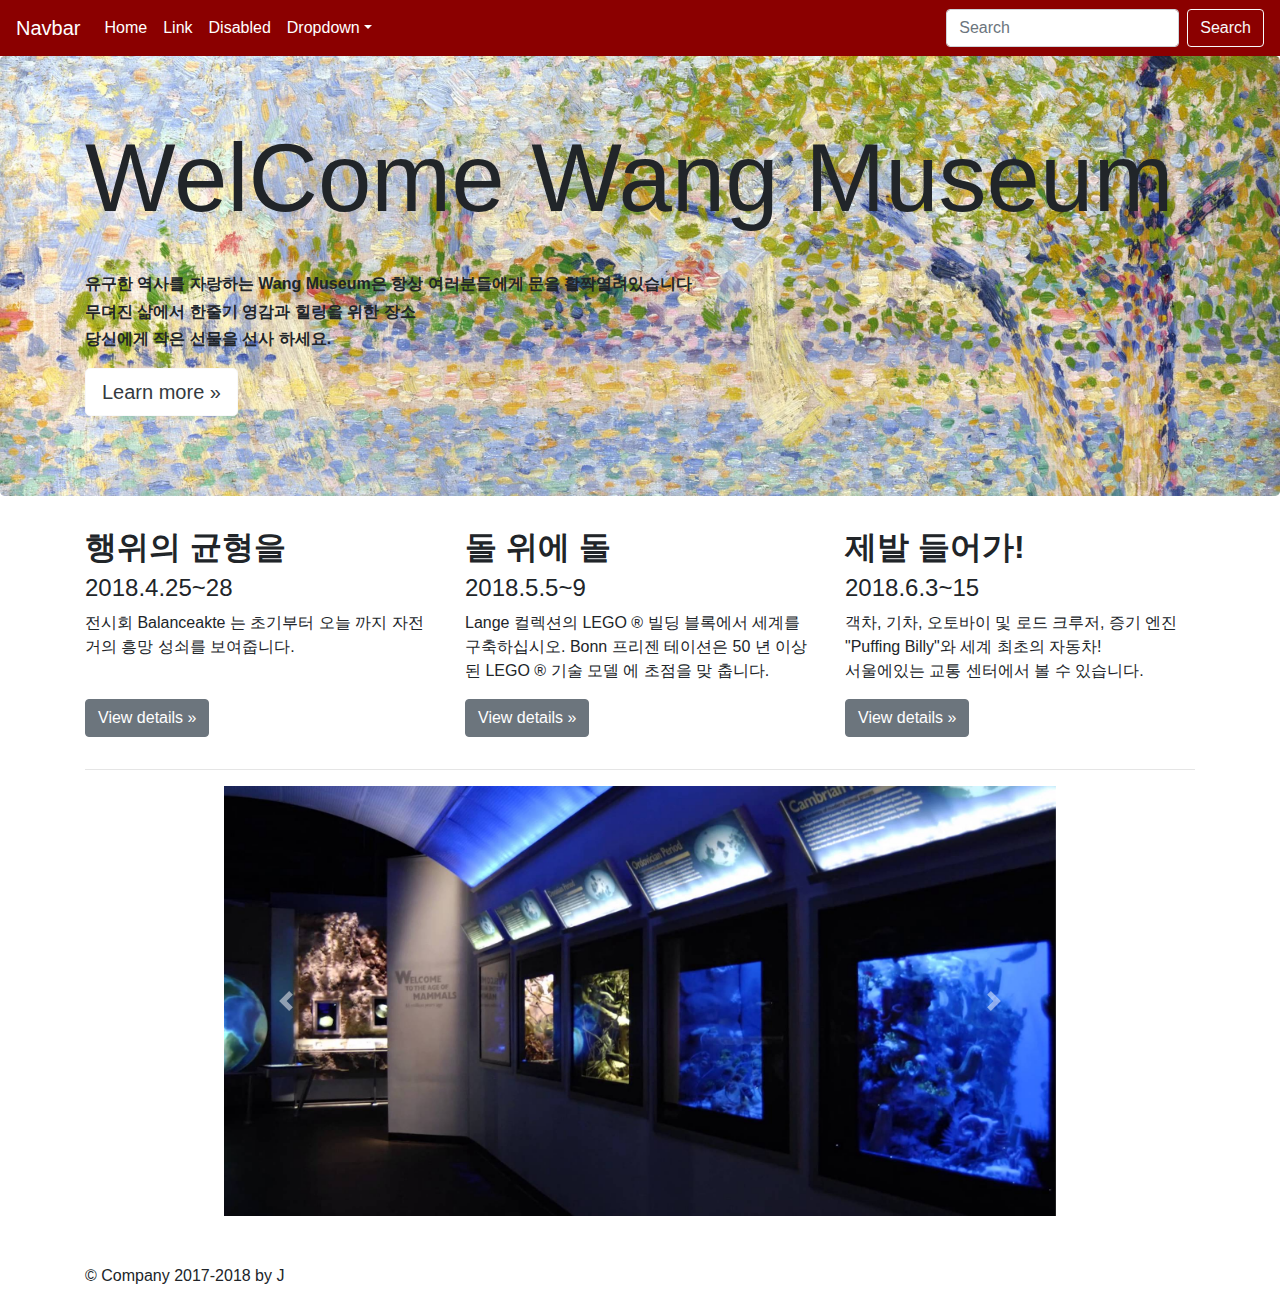
==== web/index.html @ 9765fb37 "Initial commit" ====
<!DOCTYPE html>
<html>
<head>
    <meta charset="utf-8">
    <meta name="viewport" content="width=device-width, initial-scale=1, shrink-to-fit=no">
    <meta name="description" content="">
    <meta name="author" content="">

    <title>Main Page</title>

    <!-- Bootstrap core CSS -->
    <link href="lib/css/bootstrap.css" rel="stylesheet">

    <!-- Custom styles for this template -->
    <link href="lib/css/jumbotron.css" rel="stylesheet">
    <link href="lib/css/custom.css" rel="stylesheet">
</head>
<body>

<!-- 상단 nav bar -->
<nav class="navbar navbar-expand-md fixed-top" style="background-color: darkred;">
    <a class="navbar-brand" href="#" style="color: white">Navbar</a>
    <button class="navbar-toggler" type="button" data-toggle="collapse" data-target="#navbarsExampleDefault"
            aria-controls="navbarsExampleDefault" aria-expanded="false" aria-label="Toggle navigation">
        <span class="navbar-toggler-icon"></span>
    </button>

    <div class="collapse navbar-collapse" id="navbarsExampleDefault">
        <ul class="navbar-nav mr-auto">
            <li class="nav-item active">
                <a class="nav-link" href="#" style="color: white">Home <span class="sr-only">(current)</span></a>
            </li>
            <li class="nav-item">
                <a class="nav-link" href="#" style="color: white">Link</a>
            </li>
            <li class="nav-item">
                <a class="nav-link disabled" href="#" style="color: white">Disabled</a>
            </li>
            <li class="nav-item dropdown">
                <a class="nav-link dropdown-toggle" href="#" id="dropdown01" data-toggle="dropdown"
                   aria-haspopup="true" aria-expanded="false" style="color: white">Dropdown</a>
                <div class="dropdown-menu" aria-labelledby="dropdown01">
                    <a class="dropdown-item" href="#">Action</a>
                    <a class="dropdown-item" href="#">Another action</a>
                    <a class="dropdown-item" href="#">Something else here</a>
                </div>
            </li>
        </ul>
        <form class="form-inline my-2 my-lg-0">
            <input class="form-control mr-sm-2" type="text" placeholder="Search" aria-label="Search">
            <button class="btn btn-outline-light my-2 my-sm-0" type="submit">Search</button>
        </form>
    </div>
</nav>

<main role="main">

    <!-- Main jumbotron for a primary marketing message or call to action -->
    <div class="jumbotron">
        <div class="container">
            <h1 class="display-1 font-weight-normal">WelCome Wang Museum</h1>
            <p>
                <br>
                유구한 역사를 자랑하는 Wang Museum은 항상 여러분들에게 문을 활짝열려있습니다
                <br>
                무뎌진 삶에서 한줄기 영감과 힐링을 위한 장소
                <br>
                당신에게 작은 선물을 선사 하세요.
            </p>
            <p><a class="btn btn-lg btn-outline-light bg-white text-dark" href="#" role="button">Learn more &raquo;</a>
            </p>
        </div>
    </div>

    <div class="container">
        <!-- Example row of columns -->
        <div class="row">
            <div class="col-md-4">
                <h2><b>행위의 균형을</b></h2>
                <h4>2018.4.25~28</h4>
                <p>전시회 Balanceakte 는
                    초기부터 오늘 까지 자전거의 흥망 성쇠를 보여줍니다.</p>
                <br>
                <p><a class="btn btn-secondary" href="#" role="button">View details &raquo;</a></p>
            </div>
            <div class="col-md-4">
                <h2><b>돌 위에 돌</b></h2>
                <h4>2018.5.5~9</h4>
                <p>Lange 컬렉션의 LEGO ® 빌딩 블록에서 세계를 구축하십시오.
                    Bonn 프리젠 테이션은 50 년 이상 된 LEGO ® 기술 모델 에 초점을 맞 춥니다. </p>
                <p><a class="btn btn-secondary" href="#" role="button">View details &raquo;</a></p>
            </div>
            <div class="col-md-4">
                <h2><b>제발 들어가!</b></h2>
                <h4>2018.6.3~15</h4>
                <p>객차, 기차, 오토바이 및 로드 크루저, 증기 엔진 "Puffing Billy"와
                    세계 최초의 자동차! &nbsp;&nbsp;&nbsp;&nbsp;&nbsp;&nbsp;&nbsp;&nbsp;&nbsp;&nbsp;&nbsp;&nbsp;&nbsp;&nbsp;&nbsp;&nbsp;&nbsp;
                서울에있는 교통 센터에서 볼 수 있습니다.</p>
                <a class="btn btn-secondary" href="#" role="button">View details &raquo;</a>
            </div>
        </div>

        <hr>

    </div> <!-- /container -->

    <!-- Main CarouselEx -->
    <div id="carouselControls" class="carousel slide" data-ride="carousel">
        <div class="carousel-inner">
            <div class="carousel-item active">
                <img class="d-block w-100" src="lib/img/main/mainCarousel-1.jpg" alt="First slide"
                     style="height: 430px;">
            </div>
            <div class="carousel-item">
                <img class="d-block w-100" src="lib/img/main/mainCarousel-2.jpg" alt="Second slide"
                     style="height: 430px;">
            </div>
            <div class="carousel-item">
                <img class="d-block w-100" src="lib/img/main/mainCarousel-3.jpg" alt="Third slide"
                     style="height: 430px;">
            </div>
        </div>
        <a class="carousel-control-prev" href="#carouselControls" role="button" data-slide="prev">
            <span class="carousel-control-prev-icon" aria-hidden="true"></span>
            <span class="sr-only">Previous</span>
        </a>
        <a class="carousel-control-next" href="#carouselControls" role="button" data-slide="next">
            <span class="carousel-control-next-icon" aria-hidden="true"></span>
            <span class="sr-only">Next</span>
        </a>
    </div>

</main>
<br>
<br>
<footer class="container">
    <p>&copy; Company 2017-2018 by J </p>
</footer>

<!-- Bootstrap core JavaScript
 ================================================== -->
<!-- Placed at the end of the document so the pages load faster -->
<script src="https://code.jquery.com/jquery-3.3.1.slim.min.js"
        integrity="sha384-q8i/X+965DzO0rT7abK41JStQIAqVgRVzpbzo5smXKp4YfRvH+8abtTE1Pi6jizo"
        crossorigin="anonymous"></script>
<script>window.jQuery || document.write('<script src="/lib/js/jquery-3.3.1.min.js"><\/script>')</script>
<script src="lib/js/popper.min.js"></script>
<script src="lib/js/bootstrap.min.js"></script>

</body>
</html>
---- web/lib/css/jumbotron.css ----
/* Move down content because we have a fixed navbar that is 3.5rem tall */
body {
  padding-top: 3.5rem;
}
---- web/lib/css/custom.css ----
/*mainPage*/

.jumbotron,.jumbotron > p ,.jumbotron > .display-1{
    background-image: url("../../lib/img/main/mainP-1.jpg");
    background-size: cover;
    font-weight: 900;
    line-height: 1.7;
    text-align: left;
    color: unset;
}

#carouselControls{
    margin: auto;
    width: 65%;
}
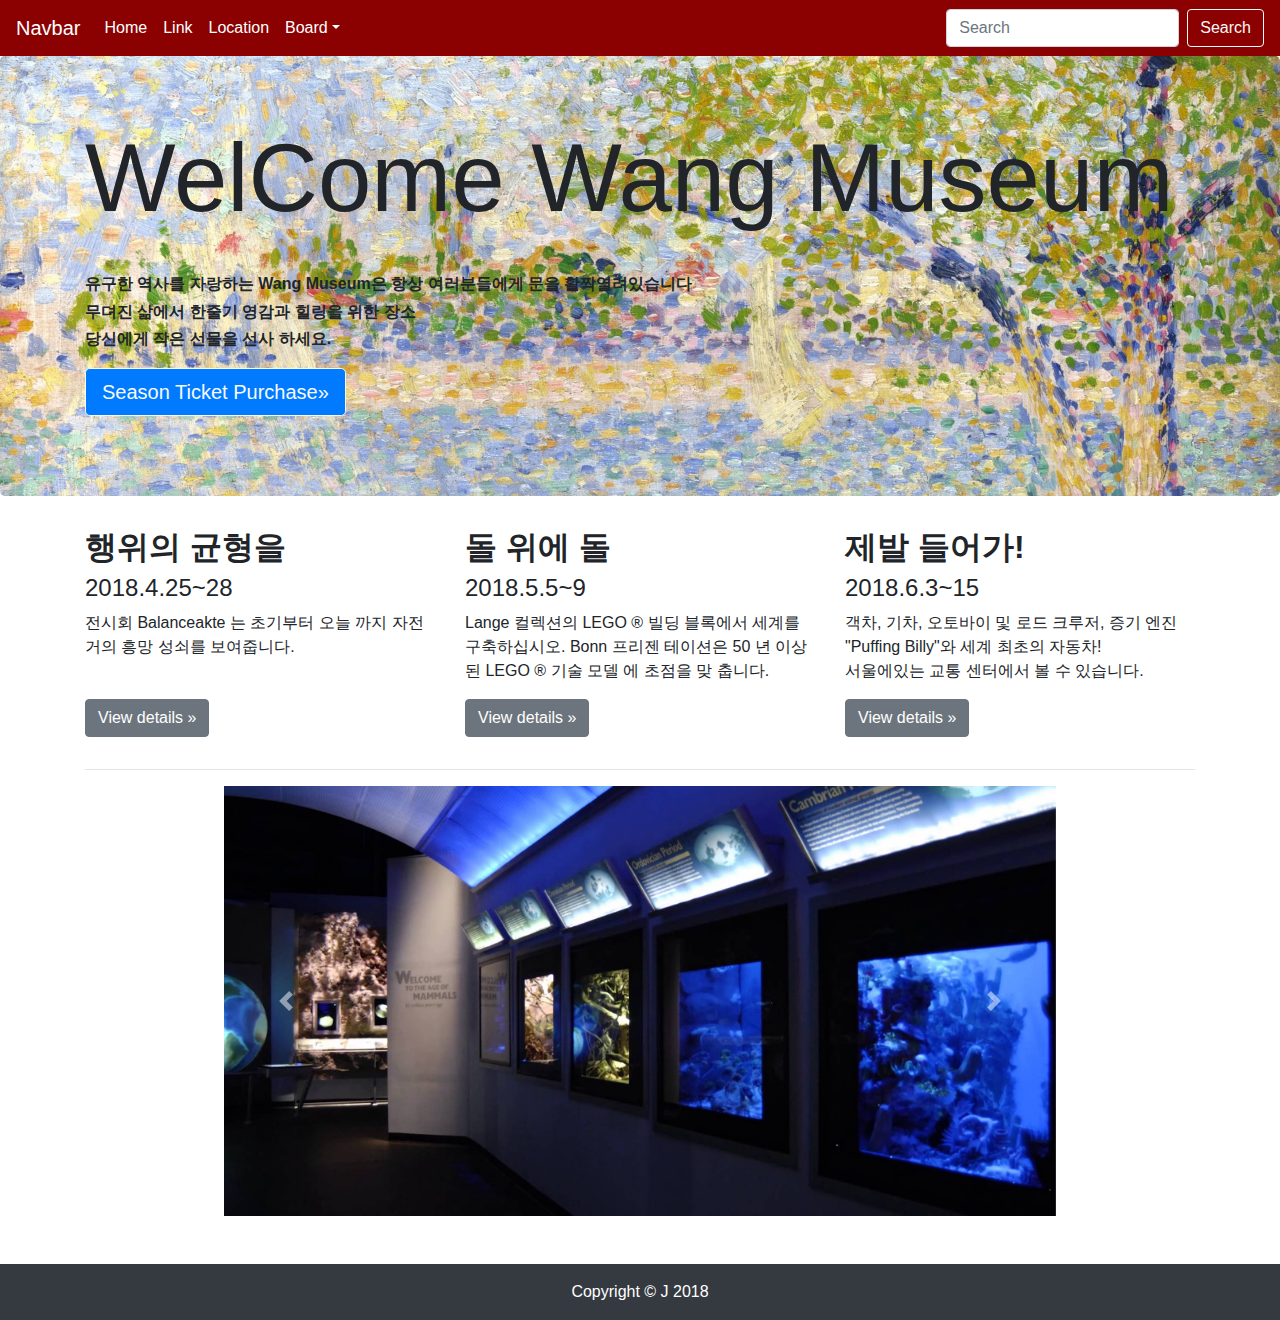
==== commit 1667ab05: "view page complete - main,location,purchase" ====
--- a/web/index.html
+++ b/web/index.html
@@ -28,21 +28,21 @@
     <div class="collapse navbar-collapse" id="navbarsExampleDefault">
         <ul class="navbar-nav mr-auto">
             <li class="nav-item active">
-                <a class="nav-link" href="#" style="color: white">Home <span class="sr-only">(current)</span></a>
+                <a class="nav-link" href="#" style="color: white">Home<span class="sr-only">(current)</span></a>
             </li>
             <li class="nav-item">
                 <a class="nav-link" href="#" style="color: white">Link</a>
             </li>
             <li class="nav-item">
-                <a class="nav-link disabled" href="#" style="color: white">Disabled</a>
+                <a class="nav-link" href="location/location.html" style="color: white">Location</a>
             </li>
             <li class="nav-item dropdown">
                 <a class="nav-link dropdown-toggle" href="#" id="dropdown01" data-toggle="dropdown"
-                   aria-haspopup="true" aria-expanded="false" style="color: white">Dropdown</a>
+                   aria-haspopup="true" aria-expanded="false" style="color: white">Board</a>
                 <div class="dropdown-menu" aria-labelledby="dropdown01">
-                    <a class="dropdown-item" href="#">Action</a>
-                    <a class="dropdown-item" href="#">Another action</a>
-                    <a class="dropdown-item" href="#">Something else here</a>
+                    <a class="dropdown-item" href="#">게시판</a>
+                    <a class="dropdown-item" href="#">Q & A</a>
+                    <a class="dropdown-item" href="#">Support</a>
                 </div>
             </li>
         </ul>
@@ -67,7 +67,8 @@
                 <br>
                 당신에게 작은 선물을 선사 하세요.
             </p>
-            <p><a class="btn btn-lg btn-outline-light bg-white text-dark" href="#" role="button">Learn more &raquo;</a>
+            <p><a class="btn btn-lg btn-outline-light bg-primary"
+                  href="price/price.html" role="button">Season Ticket Purchase&raquo;</a>
             </p>
         </div>
     </div>
@@ -133,10 +134,12 @@
 </main>
 <br>
 <br>
-<footer class="container">
-    <p>&copy; Company 2017-2018 by J </p>
+<footer class="py-3 bg-dark">
+    <div class="container">
+        <p class="m-0 text-center text-white">Copyright &copy; J 2018</p>
+    </div>
+    <!-- /.container -->
 </footer>
-
 <!-- Bootstrap core JavaScript
  ================================================== -->
 <!-- Placed at the end of the document so the pages load faster -->
--- a/web/lib/css/custom.css
+++ b/web/lib/css/custom.css
@@ -15,3 +15,9 @@
     margin: auto;
     width: 65%;
 }
+
+.whiteColor{
+    text-align: right;
+    color: floralwhite;
+    font-weight: lighter;
+}
